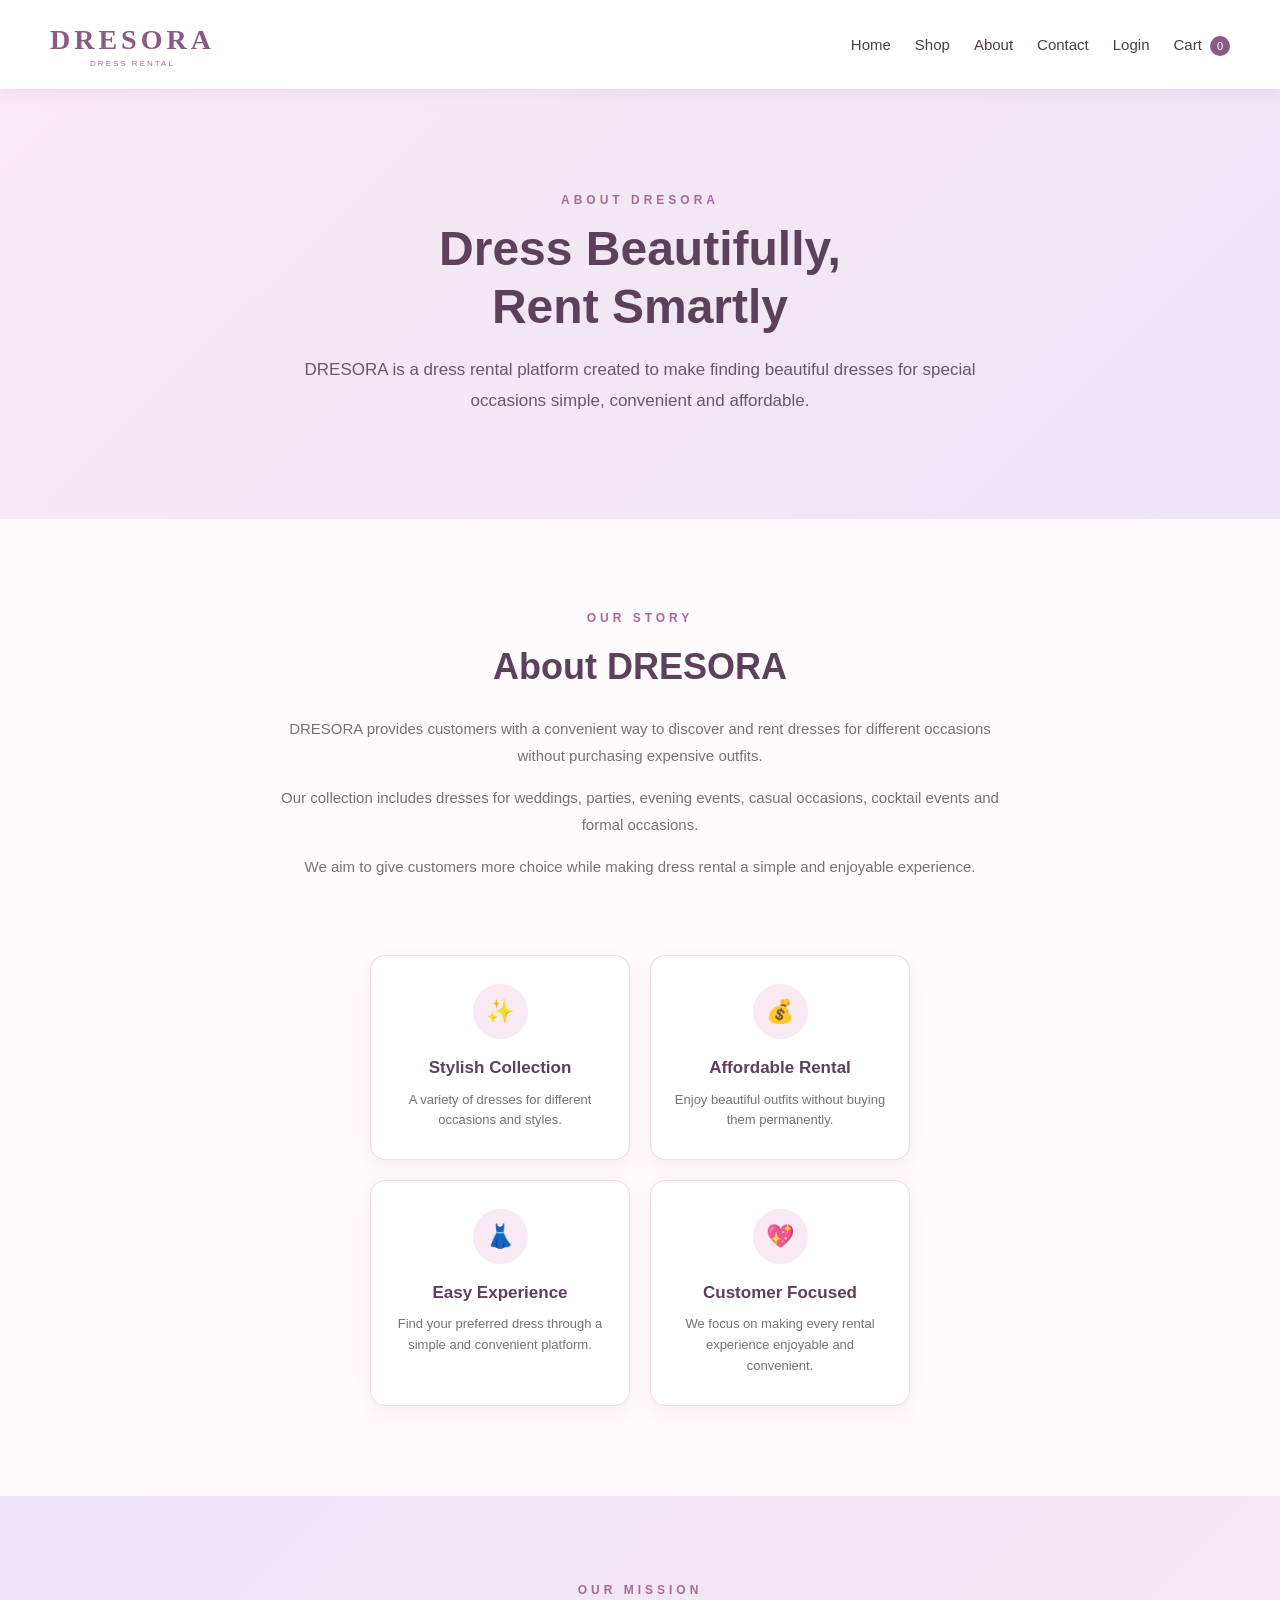
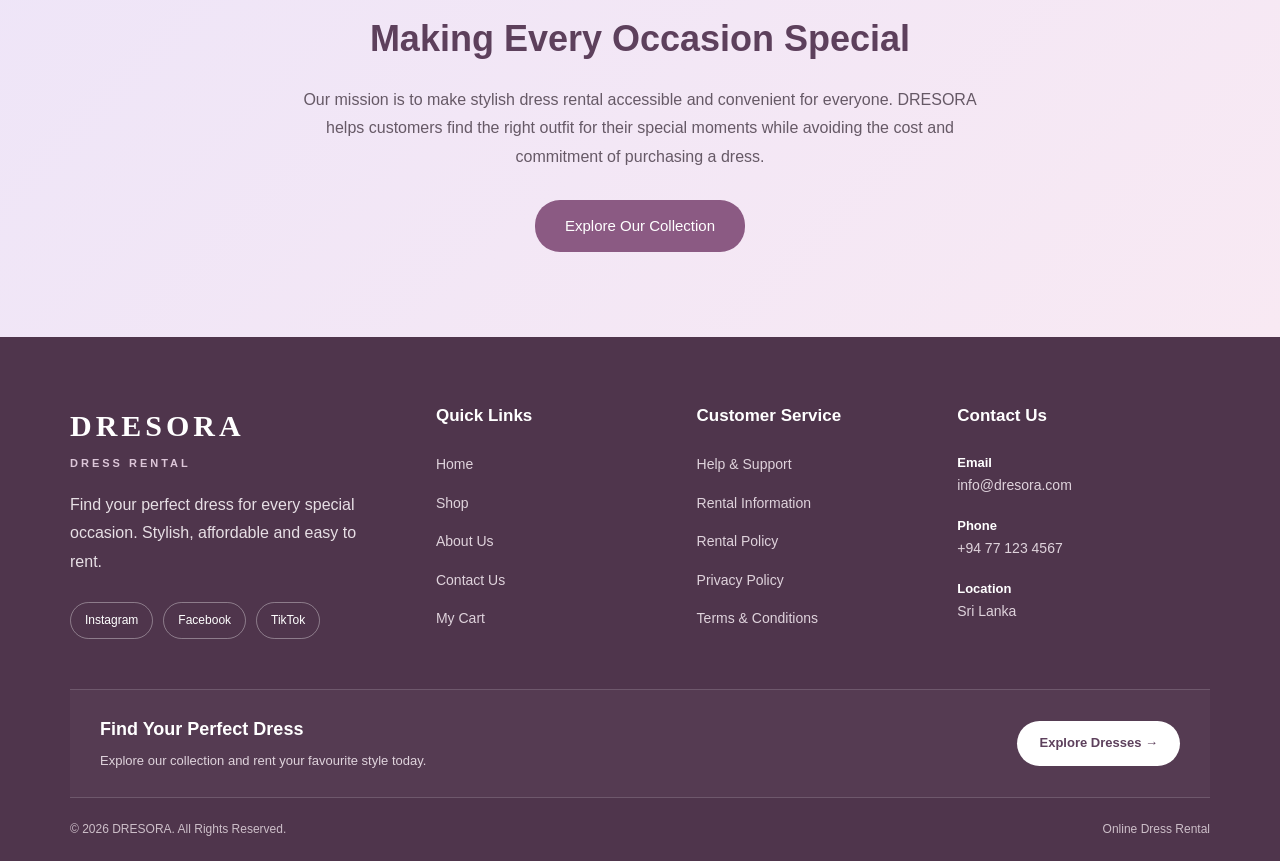
==== about.html @ eddbe184 "add product.html" ====
<!DOCTYPE html>
<html lang="en">

<head>
    <meta charset="UTF-8">
    <meta name="viewport" content="width=device-width, initial-scale=1.0">

    <title>About Us - DRESORA</title>

    <link rel="stylesheet" href="style.css">
</head>

<body>

    <!-- =========================
         NAVIGATION BAR
    ========================== -->

    <header>

        <nav>

            <div class="logo">
                <span>DRESORA</span>
                <small>DRESS RENTAL</small>
            </div>

            <ul>

                <li>
                    <a href="index.html">Home</a>
                </li>

                <li>
                    <a href="products.html">Shop</a>
                </li>

                <li>
                    <a href="about.html">About</a>
                </li>

                <li>
                    <a href="contact.html">Contact</a>
                </li>

                <li>
                    <a href="account.html">Login</a>
                </li>

                <li>
                    <a href="cart.html">
                        Cart
                        <span class="cart-count">0</span>
                    </a>
                </li>

            </ul>

        </nav>

    </header>


    <!-- =========================
         ABOUT HERO
    ========================== -->

    <section class="about-hero">

        <div class="about-hero-content">

            <p class="section-subtitle">
                ABOUT DRESORA
            </p>

            <h1>
                Dress Beautifully,
                <br>
                Rent Smartly
            </h1>

            <p>
                DRESORA is a dress rental platform created to make
                finding beautiful dresses for special occasions
                simple, convenient and affordable.
            </p>

        </div>

    </section>


    <!-- =========================
         ABOUT DRESORA
    ========================== -->

    <section class="about-section">

        <div class="about-container">

            <div class="about-content">

                <p class="section-subtitle">
                    OUR STORY
                </p>

                <h2>
                    About DRESORA
                </h2>

                <p>
                    DRESORA provides customers with a convenient way
                    to discover and rent dresses for different
                    occasions without purchasing expensive outfits.
                </p>

                <p>
                    Our collection includes dresses for weddings,
                    parties, evening events, casual occasions,
                    cocktail events and formal occasions.
                </p>

                <p>
                    We aim to give customers more choice while
                    making dress rental a simple and enjoyable
                    experience.
                </p>

            </div>


            <div class="about-highlight">

                <div class="about-card">

                    <div class="about-icon">
                        ✨
                    </div>

                    <h3>
                        Stylish Collection
                    </h3>

                    <p>
                        A variety of dresses for different
                        occasions and styles.
                    </p>

                </div>


                <div class="about-card">

                    <div class="about-icon">
                        💰
                    </div>

                    <h3>
                        Affordable Rental
                    </h3>

                    <p>
                        Enjoy beautiful outfits without buying
                        them permanently.
                    </p>

                </div>


                <div class="about-card">

                    <div class="about-icon">
                        👗
                    </div>

                    <h3>
                        Easy Experience
                    </h3>

                    <p>
                        Find your preferred dress through a
                        simple and convenient platform.
                    </p>

                </div>


                <div class="about-card">

                    <div class="about-icon">
                        💖
                    </div>

                    <h3>
                        Customer Focused
                    </h3>

                    <p>
                        We focus on making every rental experience
                        enjoyable and convenient.
                    </p>

                </div>

            </div>

        </div>

    </section>


    <!-- =========================
         OUR MISSION
    ========================== -->

    <section class="mission-section">

        <div class="mission-content">

            <p class="section-subtitle">
                OUR MISSION
            </p>

            <h2>
                Making Every Occasion Special
            </h2>

            <p>
                Our mission is to make stylish dress rental
                accessible and convenient for everyone.
                DRESORA helps customers find the right outfit
                for their special moments while avoiding the
                cost and commitment of purchasing a dress.
            </p>

            <a href="products.html" class="btn">
                Explore Our Collection
            </a>

        </div>

    </section>


    <!-- =========================
     PROFESSIONAL FOOTER
========================== -->

<footer class="professional-footer">

    <div class="footer-container">

        <!-- Brand -->
        <div class="footer-column footer-brand">

            <h2>DRESORA</h2>

            <p class="footer-tagline">
                DRESS RENTAL
            </p>

            <p>
                Find your perfect dress for every special
                occasion. Stylish, affordable and easy to rent.
            </p>

            <div class="footer-social">
                <a href="#" aria-label="Instagram">Instagram</a>
                <a href="#" aria-label="Facebook">Facebook</a>
                <a href="#" aria-label="TikTok">TikTok</a>
            </div>

        </div>


        <!-- Quick Links -->
        <div class="footer-column">

            <h3>Quick Links</h3>

            <ul>
                <li>
                    <a href="index.html">Home</a>
                </li>

                <li>
                    <a href="products.html">Shop</a>
                </li>

                <li>
                    <a href="about.html">About Us</a>
                </li>

                <li>
                    <a href="contact.html">Contact Us</a>
                </li>

                <li>
                    <a href="cart.html">My Cart</a>
                </li>
            </ul>

        </div>


        <!-- Customer Service -->
        <div class="footer-column">

            <h3>Customer Service</h3>

            <ul>
                <li>
                    <a href="contact.html">Help & Support</a>
                </li>

                <li>
                    <a href="contact.html">Rental Information</a>
                </li>

                <li>
                    <a href="#">Rental Policy</a>
                </li>

                <li>
                    <a href="#">Privacy Policy</a>
                </li>

                <li>
                    <a href="#">Terms & Conditions</a>
                </li>
            </ul>

        </div>


        <!-- Contact -->
        <div class="footer-column footer-contact">

            <h3>Contact Us</h3>

            <p>
                <strong>Email</strong><br>
                info@dresora.com
            </p>

            <p>
                <strong>Phone</strong><br>
                +94 77 123 4567
            </p>

            <p>
                <strong>Location</strong><br>
                Sri Lanka
            </p>

        </div>

    </div>


    <!-- Newsletter / CTA -->
    <div class="footer-newsletter">

        <div>
            <h3>Find Your Perfect Dress</h3>

            <p>
                Explore our collection and rent your favourite style today.
            </p>
        </div>

        <a href="products.html" class="footer-shop-btn">
            Explore Dresses →
        </a>

    </div>


    <!-- Bottom -->
    <div class="footer-bottom">

        <p>
            © 2026 DRESORA. All Rights Reserved.
        </p>

        <p>
            Online Dress Rental
        </p>

    </div>

</footer>
              
               

    
<script>
function updateCartCount() {

    const cart =
        JSON.parse(localStorage.getItem("cart")) || [];

    document.querySelectorAll(".cart-count").forEach(function(count) {
        count.textContent = cart.length;
    });
}

updateCartCount();
</script>
</body>

</html>
---- style.css ----
/* =========================
   GLOBAL STYLES
========================= */

* {
    margin: 0;
    padding: 0;
    box-sizing: border-box;
}

html {
    scroll-behavior: smooth;
}

body {
    font-family: Arial, sans-serif;
    color: #3f3540;
    background: #fffafc;
    line-height: 1.6;
}

a {
    text-decoration: none;
}

button,
input {
    font-family: inherit;
}


/* =========================
   NAVIGATION BAR
========================= */

header {
    width: 100%;
    background: #ffffff;
    box-shadow: 0 2px 15px rgba(120, 80, 110, 0.10);

    position: sticky;
    top: 0;
    z-index: 1000;
}

nav {
    max-width: 1250px;
    margin: auto;

    padding: 18px 35px;

    display: flex;
    align-items: center;
    justify-content: space-between;

    gap: 25px;
}

.logo {
    color: #8b5a83;
    font-size: 28px;
    font-weight: 700;
    letter-spacing: 4px;
    font-family: Georgia, "Times New Roman", serif;
    white-space: nowrap;
    text-align: center;
}

.logo span {
    display: block;
}

.logo small {
    display: block;
    color: #a66b9b;
    font-family: Arial, sans-serif;
    font-size: 8px;
    font-weight: normal;
    letter-spacing: 2px;
    margin-top: -5px;
}


/* Navigation Links */

nav ul {
    display: flex;

    align-items: center;

    gap: 24px;

    list-style: none;
}

nav ul li a {
    color: #4a3d47;

    font-size: 15px;

    transition: 0.3s;
}

nav ul li a:hover {
    color: #a66b9b;
}


/* Search */

.search-box {
    display: flex;

    align-items: center;

    gap: 5px;
}

.search-box input {
    width: 210px;

    padding: 10px 15px;

    border: 1px solid #ead9e6;

    border-radius: 25px;

    outline: none;

    background: #fffafc;

    color: #4a3d47;
}

.search-box input::placeholder {
    color: #9b9099;
}

.search-box input:focus {
    border-color: #a66b9b;
}

.search-box button {
    padding: 10px 17px;

    border: none;

    border-radius: 25px;

    background: #8b5a83;

    color: #ffffff;

    cursor: pointer;

    transition: 0.3s;
}

.search-box button:hover {
    background: #6f4568;
}


/* Cart Counter */

.cart-count {
    display: inline-flex;

    align-items: center;
    justify-content: center;

    width: 20px;
    height: 20px;

    margin-left: 4px;

    background: #8b5a83;

    color: #ffffff;

    border-radius: 50%;

    font-size: 11px;
}


/* =========================
   HERO SECTION
========================= */

.hero {
    min-height: 600px;

    display: flex;

    align-items: center;
    justify-content: center;

    text-align: center;

    padding: 80px 20px;

    background:
        linear-gradient(
            rgba(248, 233, 243, 0.88),
            rgba(238, 229, 248, 0.92)
        );

    position: relative;

    overflow: hidden;
}

.hero::before {
    content: "";

    position: absolute;

    width: 300px;
    height: 300px;

    border-radius: 50%;

    background: rgba(255, 255, 255, 0.35);

    top: -100px;
    left: -80px;
}

.hero::after {
    content: "";

    position: absolute;

    width: 350px;
    height: 350px;

    border-radius: 50%;

    background: rgba(255, 255, 255, 0.30);

    bottom: -150px;
    right: -100px;
}

.hero-content {
    max-width: 800px;

    position: relative;

    z-index: 1;
}

.hero-small-text {
    color: #8b5a83;

    font-size: 13px;

    font-weight: bold;

    letter-spacing: 4px;

    margin-bottom: 18px;
}

.hero h1 {
    color: #5d405c;

    font-size: 56px;

    line-height: 1.15;

    margin-bottom: 22px;

    letter-spacing: 1px;
}

.hero p:not(.hero-small-text) {
    max-width: 680px;

    margin: 0 auto 35px;

    color: #665966;

    font-size: 18px;

    line-height: 1.8;
}


/* Hero Buttons */

.hero-buttons {
    display: flex;

    justify-content: center;

    align-items: center;

    gap: 15px;

    flex-wrap: wrap;
}

.btn {
    display: inline-block;

    padding: 14px 30px;

    background: #8b5a83;

    color: #ffffff;

    border-radius: 25px;

    font-size: 15px;

    transition: 0.3s;
}

.btn:hover {
    background: #6f4568;

    transform: translateY(-3px);
}

.secondary-btn {
    background: #ffffff;

    color: #8b5a83;

    border: 1px solid #d9bfd4;
}

.secondary-btn:hover {
    background: #8b5a83;

    color: #ffffff;
}


/* =========================
   COMMON SECTION STYLES
========================= */

.section-subtitle {
    color: #a66b9b;

    font-size: 12px;

    font-weight: bold;

    letter-spacing: 3px;

    margin-bottom: 10px;
}

.categories h2,
.featured h2,
.promotion h2 {
    color: #5d405c;

    font-size: 34px;

    margin-bottom: 18px;
}

.section-description {
    max-width: 600px;

    margin: 0 auto 40px;

    color: #777078;

    font-size: 16px;
}


/* =========================
   CATEGORIES
========================= */

.categories {
    max-width: 1200px;

    margin: auto;

    padding: 90px 40px;

    text-align: center;
}

.category-container {
    display: flex;

    justify-content: center;

    gap: 25px;

    flex-wrap: wrap;

    margin-top: 40px;
}

.category-card {
    width: 31%;

    min-width: 250px;

    padding: 40px 25px;

    background: #ffffff;

    border: 1px solid #ead9e6;

    border-radius: 15px;

    box-shadow:
        0 6px 20px rgba(120, 80, 110, 0.07);

    transition: 0.3s;
}

.category-card:hover {
    transform: translateY(-8px);

    box-shadow:
        0 12px 28px rgba(120, 80, 110, 0.14);
}

.category-icon {
    width: 55px;
    height: 55px;

    margin: 0 auto 20px;

    display: flex;

    align-items: center;
    justify-content: center;

    background: #f8e9f3;

    color: #8b5a83;

    border-radius: 50%;

    font-size: 24px;
}

.category-card h3 {
    color: #76506e;

    font-size: 20px;

    margin-bottom: 12px;
}

.category-card p {
    color: #777078;

    font-size: 14px;

    margin-bottom: 18px;
}

.category-card a {
    color: #8b5a83;

    font-size: 14px;

    font-weight: bold;

    transition: 0.3s;
}

.category-card a:hover {
    color: #6f4568;
}


/* =========================
   FEATURED DRESSES
========================= */

.featured {
    max-width: 1200px;

    margin: auto;

    padding: 90px 40px;

    text-align: center;
}

.dress-container {
    display: flex;

    justify-content: center;

    gap: 25px;

    flex-wrap: wrap;
}

.dress-card {
    width: 31%;

    min-width: 250px;

    background: #ffffff;

    border: 1px solid #ead9e6;

    border-radius: 15px;

    overflow: hidden;

    text-align: left;

    box-shadow:
        0 6px 20px rgba(120, 80, 110, 0.07);

    transition: 0.3s;
}

.dress-card:hover {
    transform: translateY(-8px);

    box-shadow:
        0 12px 28px rgba(120, 80, 110, 0.14);
}


/* Dress Image */

.dress-image {
    width: 100%;

    height: 330px;

    background: #f3e8f1;

    overflow: hidden;
}

.dress-image img {
    width: 100%;

    height: 100%;

    object-fit: cover;

    display: block;

    transition: 0.5s;
}

.dress-card:hover .dress-image img {
    transform: scale(1.04);
}


/* Dress Information */

.dress-info {
    padding: 22px;
}

.dress-category {
    color: #a66b9b;

    font-size: 11px;

    font-weight: bold;

    letter-spacing: 1.5px;

    text-transform: uppercase;
}

.dress-card h3 {
    color: #5d405c;

    font-size: 19px;

    margin: 8px 0 10px;
}

.price {
    color: #8b5a83;

    font-size: 17px;

    font-weight: bold;

    margin-bottom: 18px;
}

.price span {
    color: #8f858d;

    font-size: 13px;

    font-weight: normal;
}

.dress-card button {
    width: 100%;

    padding: 11px 20px;

    border: none;

    border-radius: 22px;

    background: #8b5a83;

    color: #ffffff;

    cursor: pointer;

    transition: 0.3s;
}

.dress-card button:hover {
    background: #6f4568;
}


/* =========================
   WHY CHOOSE DRESORA
========================= */

.why-dresora {
    padding: 90px 40px;

    background: #f8f0f6;

    display: flex;

    align-items: center;

    justify-content: center;

    gap: 70px;

    flex-wrap: wrap;
}

.why-content {
    max-width: 400px;
}

.why-content h2 {
    color: #5d405c;

    font-size: 34px;

    line-height: 1.3;

    margin-bottom: 18px;
}

.why-content p:last-child {
    color: #777078;

    font-size: 16px;

    line-height: 1.8;
}

.benefits {
    max-width: 650px;

    display: flex;

    gap: 20px;

    flex-wrap: wrap;
}

.benefit-card {
    width: 190px;

    padding: 28px 20px;

    background: #ffffff;

    border: 1px solid #ead9e6;

    border-radius: 12px;

    text-align: center;

    box-shadow:
        0 5px 15px rgba(120, 80, 110, 0.06);

    transition: 0.3s;
}

.benefit-card:hover {
    transform: translateY(-5px);
}

.benefit-icon {
    width: 48px;
    height: 48px;

    margin: 0 auto 15px;

    display: flex;

    align-items: center;
    justify-content: center;

    background: #f3e3ef;

    color: #8b5a83;

    border-radius: 50%;

    font-size: 20px;
}

.benefit-card h3 {
    color: #5d405c;

    font-size: 16px;

    margin-bottom: 8px;
}

.benefit-card p {
    color: #777078;

    font-size: 13px;
}


/* =========================
   PROMOTIONAL SECTION
========================= */

.promotion {
    margin: 0;

    padding: 90px 30px;

    text-align: center;

    background:
        linear-gradient(
            135deg,
            #eee5f8,
            #f8e9f3
        );
}

.promotion-content {
    max-width: 700px;

    margin: auto;
}

.promotion h2 {
    font-size: 38px;
}

.promotion p:not(.section-subtitle) {
    max-width: 620px;

    margin: 0 auto 30px;

    color: #665966;

    font-size: 16px;

    line-height: 1.8;
}


/* =========================
   PROFESSIONAL FOOTER
========================= */

.professional-footer {
    background: #4f354c;
    color: #ffffff;
    margin-top: 80px;
}


/* MAIN FOOTER */

.professional-footer .footer-container {
    max-width: 1200px;
    margin: auto;
    padding: 65px 30px 45px;

    display: grid;
    grid-template-columns: 1.5fr 1fr 1fr 1.2fr;
    gap: 50px;
}


/* BRAND */

.footer-brand h2 {
    margin: 0;
    font-size: 30px;
    letter-spacing: 3px;
}

.footer-tagline {
    margin-top: 5px;
    margin-bottom: 18px;

    font-size: 11px;
    letter-spacing: 3px;
    color: #dcc6d8;
    font-weight: bold;
}

.footer-brand > p:not(.footer-tagline) {
    color: #e7dfe5;
    line-height: 1.8;
    max-width: 300px;
}


/* COLUMN HEADINGS */

.footer-column h3 {
    margin-bottom: 22px;

    font-size: 17px;
    color: #ffffff;
}


/* LINKS */

.footer-column ul {
    list-style: none;
    padding: 0;
    margin: 0;
}

.footer-column ul li {
    margin-bottom: 13px;
}

.footer-column ul li a {
    text-decoration: none;
    color: #dfd3dc;
    font-size: 14px;

    transition: 0.3s;
}

.footer-column ul li a:hover {
    color: #ffffff;
    padding-left: 5px;
}


/* CONTACT */

.footer-contact p {
    color: #dfd3dc;
    font-size: 14px;
    line-height: 1.6;
    margin-bottom: 18px;
}

.footer-contact strong {
    color: #ffffff;
    font-size: 13px;
}


/* SOCIAL */

.footer-social {
    display: flex;
    gap: 10px;
    margin-top: 25px;
    flex-wrap: wrap;
}

.footer-social a {
    text-decoration: none;

    border: 1px solid rgba(255,255,255,0.35);
    border-radius: 20px;

    padding: 8px 14px;

    color: #ffffff;
    font-size: 12px;

    transition: 0.3s;
}

.footer-social a:hover {
    background: #ffffff;
    color: #4f354c;
}


/* NEWSLETTER / CTA */

.footer-newsletter {
    max-width: 1140px;
    margin: 0 auto;

    padding: 25px 30px;

    border-top: 1px solid rgba(255,255,255,0.15);
    border-bottom: 1px solid rgba(255,255,255,0.15);

    display: flex;
    justify-content: space-between;
    align-items: center;
    gap: 30px;
}

.footer-newsletter h3 {
    margin: 0 0 7px;
    font-size: 18px;
}

.footer-newsletter p {
    margin: 0;
    color: #dfd3dc;
    font-size: 13px;
}


/* SHOP BUTTON */

.footer-shop-btn {
    display: inline-block;

    padding: 12px 22px;

    background: #ffffff;
    color: #5d405c;

    text-decoration: none;

    border-radius: 25px;

    font-size: 13px;
    font-weight: bold;

    white-space: nowrap;

    transition: 0.3s;
}

.footer-shop-btn:hover {
    transform: translateY(-2px);
}


/* FOOTER BOTTOM */

.professional-footer .footer-bottom {
    max-width: 1200px;
    margin: auto;

    padding: 22px 30px;

    display: flex;
    justify-content: space-between;
    align-items: center;

    color: #cdbfc9;
    font-size: 12px;
}

.professional-footer .footer-bottom p {
    margin: 0;
}


/* =========================
   RESPONSIVE
========================= */

@media (max-width: 900px) {

    .professional-footer .footer-container {
        grid-template-columns: 1fr 1fr;
        gap: 40px;
    }

}


@media (max-width: 600px) {

    .professional-footer .footer-container {
        grid-template-columns: 1fr;
        padding: 45px 25px 35px;
        gap: 30px;
    }

    .footer-newsletter {
        flex-direction: column;
        align-items: flex-start;
        margin: 0 25px;
        padding: 25px 0;
    }

    .professional-footer .footer-bottom {
        flex-direction: column;
        gap: 8px;
        text-align: center;
    }

}


/* =========================
   RESPONSIVE DESIGN
========================= */

@media (max-width: 1050px) {

    nav {
        flex-wrap: wrap;

        justify-content: center;
    }

    .logo {
        width: 100%;

        text-align: center;
    }

    .search-box {
        order: 2;
    }

    nav ul {
        order: 3;
    }

    .why-dresora {
        gap: 40px;
    }
}


@media (max-width: 768px) {

    /* Navigation */

   @media (max-width: 768px) {

    nav {
        flex-direction: column;
        gap: 18px;
        padding: 18px 20px;
    }

    .logo {
        width: auto;
        text-align: center;
    }

    /* ඉතුරු CSS මෙතන */
}


    nav ul {
        gap: 15px;

        flex-wrap: wrap;

        justify-content: center;
    }


    /* Hero */

    .hero {
        min-height: 520px;

        padding: 60px 20px;
    }

    .hero h1 {
        font-size: 40px;
    }

    .hero p:not(.hero-small-text) {
        font-size: 16px;
    }


    /* Sections */

    .categories,
    .featured {
        padding: 65px 20px;
    }

    .categories h2,
    .featured h2 {
        font-size: 29px;
    }


    /* Cards */

    .category-card,
    .dress-card {
        width: 100%;

        max-width: 400px;
    }

    .dress-image {
        height: 380px;
    }


    /* Why Dresora */

    .why-dresora {
        padding: 65px 20px;

        text-align: center;
    }

    .why-content {
        max-width: 600px;
    }

    .why-content h2 {
        font-size: 29px;
    }

    .benefits {
        justify-content: center;
    }

    .benefit-card {
        width: 100%;

        max-width: 300px;
    }


    /* Promotion */

    .promotion {
        padding: 65px 20px;
    }

    .promotion h2 {
        font-size: 31px;
    }


    /* Footer */

    .footer-container {
        flex-direction: column;

        align-items: center;

        text-align: center;
    }

    .footer-section {
        max-width: 350px;
    }
}


@media (max-width: 480px) {

    .logo {
        font-size: 24px;
    }

    .search-box input {
        width: 150px;
    }

    .search-box button {
        padding: 10px 13px;
    }

    nav ul {
        gap: 10px;
    }

    nav ul li a {
        font-size: 13px;
    }


    /* Hero */

    .hero {
        min-height: 500px;
    }

    .hero-small-text {
        font-size: 10px;

        letter-spacing: 2px;
    }

    .hero h1 {
        font-size: 32px;
    }

    .hero p:not(.hero-small-text) {
        font-size: 15px;
    }

    .hero-buttons {
        flex-direction: column;
    }

    .hero-buttons .btn {
        width: 220px;
    }


    /* Images */

    .dress-image {
        height: 320px;
    }


    /* Footer */

    footer {
        padding-left: 20px;
        padding-right: 20px;
    }
}


/* =========================
   PRODUCT LISTING PAGE
========================= */

.products-header {
    text-align: center;
    padding: 70px 20px 50px;
    background: linear-gradient(
        135deg,
        #f8e9f3,
        #eee5f8
    );
}

.products-header h1 {
    color: #5d405c;
    font-size: 42px;
    margin-bottom: 15px;
}

.products-header p:not(.section-subtitle) {
    color: #665966;
    font-size: 16px;
}

.products-section {
    max-width: 1200px;
    margin: auto;
    padding: 70px 40px;
}

.products-grid {
    display: grid;
    grid-template-columns: repeat(3, 1fr);
    gap: 30px;
}

.product-card {
    background: #ffffff;
    border: 1px solid #ead9e6;
    border-radius: 15px;
    overflow: hidden;
    box-shadow: 0 6px 20px rgba(120, 80, 110, 0.07);
    transition: 0.3s;
}

.product-card:hover {
    transform: translateY(-7px);
    box-shadow: 0 12px 28px rgba(120, 80, 110, 0.14);
}

.product-image {
    width: 100%;
    height: 380px;
    background: #f3e8f1;
    overflow: hidden;
}

.product-image img {
    width: 100%;
    height: 100%;
    object-fit: cover;
    display: block;
    transition: 0.5s;
}

.product-card:hover .product-image img {
    transform: scale(1.04);
}

.product-info {
    padding: 22px;
}

.product-category {
    color: #a66b9b;
    font-size: 11px;
    font-weight: bold;
    letter-spacing: 1.5px;
    text-transform: uppercase;
}

.product-info h2 {
    color: #5d405c;
    font-size: 19px;
    margin: 8px 0 10px;
}

.product-price {
    color: #8b5a83;
    font-size: 17px;
    font-weight: bold;
    margin-bottom: 18px;
}

.product-price span {
    color: #8f858d;
    font-size: 13px;
    font-weight: normal;
}

.product-btn {
    width: 100%;
    padding: 11px 20px;
    border: none;
    border-radius: 22px;
    background: #8b5a83;
    color: #ffffff;
    cursor: pointer;
    transition: 0.3s;
}

.product-btn:hover {
    background: #6f4568;
}


/* =========================
   PRODUCT RESPONSIVE DESIGN
========================= */

@media (max-width: 900px) {

    .products-grid {
        grid-template-columns: repeat(2, 1fr);
    }

}

@media (max-width: 600px) {

    .products-header {
        padding: 50px 20px 40px;
    }

    .products-header h1 {
        font-size: 32px;
    }

    .products-section {
        padding: 50px 20px;
    }

    .products-grid {
        grid-template-columns: 1fr;
    }

    .product-image {
        height: 380px;
    }

}

/* =========================
   PRODUCT DETAILS PAGE
========================= */

.product-details {
    max-width: 1100px;
    margin: auto;
    padding: 80px 40px;
    display: flex;
    align-items: center;
    gap: 70px;
}

.details-image {
    width: 50%;
    height: 600px;
    background: #f3e8f1;
    border-radius: 15px;
    overflow: hidden;
}

.details-image img {
    width: 100%;
    height: 100%;
    object-fit: cover;
    display: block;
}

.details-content {
    width: 50%;
}

.details-content h1 {
    color: #5d405c;
    font-size: 38px;
    margin: 10px 0 15px;
}

.details-content > p:not(.details-price) {
    color: #777078;
    font-size: 16px;
    line-height: 1.8;
    margin-bottom: 25px;
}

.details-price {
    color: #8b5a83;
    font-size: 24px;
    font-weight: bold;
    margin-bottom: 25px;
}

.details-price span {
    color: #8f858d;
    font-size: 14px;
    font-weight: normal;
}

.details-info {
    background: #f8f0f6;
    padding: 20px;
    border-radius: 12px;
    margin-bottom: 25px;
}

.details-info p {
    color: #665966;
    font-size: 14px;
    margin-bottom: 8px;
}

.details-info p:last-child {
    margin-bottom: 0;
}

.details-btn {
    padding: 13px 25px;
    border: none;
    border-radius: 25px;
    background: #8b5a83;
    color: white;
    cursor: pointer;
    font-size: 14px;
    margin-right: 8px;
    transition: 0.3s;
}

.details-btn:hover {
    background: #6f4568;
    transform: translateY(-2px);
}

.secondary-details-btn {
    background: white;
    color: #8b5a83;
    border: 1px solid #d9bfd4;
}

.secondary-details-btn:hover {
    background: #8b5a83;
    color: white;
}


/* =========================
   PRODUCT DETAILS RESPONSIVE
========================= */

@media (max-width: 768px) {

    .product-details {
        flex-direction: column;
        padding: 50px 20px;
        gap: 35px;
    }

    .details-image {
        width: 100%;
        height: 450px;
    }

    .details-content {
        width: 100%;
    }

    .details-content h1 {
        font-size: 30px;
    }

    .details-btn {
        margin-bottom: 10px;
    }
}

/* =========================
   PRODUCTS PAGE
========================= */

.products-page {
    max-width: 1200px;
    margin: auto;
    padding: 80px 40px;
}

.products-heading {
    text-align: center;
    margin-bottom: 45px;
}

.products-heading h1 {
    color: #5d405c;
    font-size: 38px;
    margin-bottom: 12px;
}

.products-heading p:last-child {
    color: #777078;
}


/* =========================
   FILTER & SORT
========================= */

.filter-sort {
    display: flex;
    justify-content: space-between;
    align-items: center;
    gap: 20px;
    margin-bottom: 40px;
    padding: 20px;
    background: #f8f0f6;
    border-radius: 12px;
}

.filter-group {
    display: flex;
    align-items: center;
    gap: 12px;
}

.filter-group label {
    color: #5d405c;
    font-size: 14px;
    font-weight: bold;
}

.filter-group select {
    padding: 11px 35px 11px 15px;
    border: 1px solid #d9bfd4;
    border-radius: 8px;
    background: white;
    color: #4a3d47;
    outline: none;
    cursor: pointer;
}

.filter-group select:focus {
    border-color: #8b5a83;
}


/* =========================
   PRODUCTS
========================= */

.products-container {
    display: grid;
    grid-template-columns: repeat(3, 1fr);
    gap: 25px;
}

.product-card {
    background: #ffffff;
    border: 1px solid #ead9e6;
    border-radius: 15px;
    overflow: hidden;
    box-shadow: 0 6px 20px rgba(120, 80, 110, 0.07);
    transition: 0.3s;
}

.product-card:hover {
    transform: translateY(-7px);
    box-shadow: 0 12px 28px rgba(120, 80, 110, 0.14);
}

.product-image {
    width: 100%;
    height: 360px;
    background: #f3e8f1;
    overflow: hidden;
}

.product-image img {
    width: 100%;
    height: 100%;
    object-fit: cover;
    display: block;
    transition: 0.4s;
}

.product-card:hover .product-image img {
    transform: scale(1.04);
}

.product-info {
    padding: 22px;
}

.product-category {
    color: #a66b9b;
    font-size: 11px;
    font-weight: bold;
    letter-spacing: 1.5px;
    text-transform: uppercase;
}

.product-info h3 {
    color: #5d405c;
    font-size: 19px;
    margin: 8px 0 10px;
}

.product-price {
    color: #8b5a83;
    font-size: 17px;
    font-weight: bold;
    margin-bottom: 18px;
}

.product-price span {
    color: #8f858d;
    font-size: 13px;
    font-weight: normal;
}

.product-btn {
    display: block;
    text-align: center;
    padding: 11px 20px;
    background: #8b5a83;
    color: white;
    border-radius: 22px;
    transition: 0.3s;
}

.product-btn:hover {
    background: #6f4568;
}


/* =========================
   RESPONSIVE
========================= */

@media (max-width: 900px) {

    .products-container {
        grid-template-columns: repeat(2, 1fr);
    }

    .filter-sort {
        flex-direction: column;
        align-items: stretch;
    }

    .filter-group {
        justify-content: space-between;
    }

}


@media (max-width: 600px) {

    .products-page {
        padding: 55px 20px;
    }

    .products-heading h1 {
        font-size: 30px;
    }

    .products-container {
        grid-template-columns: 1fr;
    }

    .filter-group {
        flex-direction: column;
        align-items: stretch;
    }

    .filter-group select {
        width: 100%;
    }

    .product-image {
        height: 400px;
    }

}
/* =========================
   ACCOUNT PAGE
========================= */

.account-section {
    min-height: 650px;

    padding: 80px 20px;

    display: flex;

    align-items: center;

    justify-content: center;

    background:
        linear-gradient(
            135deg,
            #f8e9f3,
            #eee5f8
        );
}


.account-box {
    width: 100%;

    max-width: 480px;

    padding: 45px 40px;

    background: #ffffff;

    border-radius: 18px;

    box-shadow:
        0 10px 35px rgba(120, 80, 110, 0.12);

    text-align: center;
}


.account-box h1 {
    color: #5d405c;

    font-size: 32px;

    margin-bottom: 12px;
}


.account-description {
    color: #777078;

    font-size: 14px;

    line-height: 1.7;

    margin-bottom: 30px;
}


/* Form */

.form-group {
    margin-bottom: 20px;

    text-align: left;
}


.form-group label {
    display: block;

    color: #5d405c;

    font-size: 14px;

    font-weight: bold;

    margin-bottom: 7px;
}


.form-group input {
    width: 100%;

    padding: 13px 15px;

    border: 1px solid #ead9e6;

    border-radius: 8px;

    outline: none;

    background: #fffafc;

    color: #4a3d47;

    font-size: 14px;

    transition: 0.3s;
}


.form-group input:focus {
    border-color: #a66b9b;

    background: #ffffff;
}


.form-group input::placeholder {
    color: #aaa0a8;
}


/* Account Button */

.account-btn {
    width: 100%;

    padding: 13px 20px;

    margin-top: 5px;

    border: none;

    border-radius: 25px;

    background: #8b5a83;

    color: #ffffff;

    font-size: 15px;

    font-weight: bold;

    cursor: pointer;

    transition: 0.3s;
}


.account-btn:hover {
    background: #6f4568;

    transform: translateY(-2px);
}


/* Login / Register Switch */

.account-switch {
    margin-top: 25px;

    padding-top: 20px;

    border-top: 1px solid #ead9e6;
}


.account-switch p {
    display: inline;

    color: #777078;

    font-size: 14px;
}


.account-switch a {
    color: #8b5a83;

    font-size: 14px;

    font-weight: bold;

    margin-left: 5px;

    transition: 0.3s;
}


.account-switch a:hover {
    color: #6f4568;

    text-decoration: underline;
}


/* =========================
   ACCOUNT RESPONSIVE
========================= */

@media (max-width: 600px) {

    .account-section {
        padding: 50px 15px;

        min-height: 600px;
    }


    .account-box {
        padding: 35px 25px;
    }


    .account-box h1 {
        font-size: 27px;
    }

}
/* =========================
   ABOUT PAGE
========================= */

.about-hero {
    min-height: 430px;

    display: flex;

    align-items: center;

    justify-content: center;

    text-align: center;

    padding: 70px 20px;

    background:
        linear-gradient(
            135deg,
            #f8e9f3,
            #eee5f8
        );
}


.about-hero-content {
    max-width: 750px;
}


.about-hero h1 {
    color: #5d405c;

    font-size: 48px;

    line-height: 1.2;

    margin-bottom: 20px;
}


.about-hero p:not(.section-subtitle) {
    color: #665966;

    font-size: 17px;

    line-height: 1.8;
}


/* About Section */

.about-section {
    padding: 90px 40px;

    background: #fffafc;
}


.about-container {
    max-width: 1150px;
    margin: auto;
    display: flex;
    align-items: center;
    justify-content: center;
    gap: 60px;
    flex-wrap: wrap;
}

.about-content {
    max-width: 750px;
    text-align: center;
}

.about-content h2 {
    color: #5d405c;

    font-size: 36px;

    margin-bottom: 20px;
}


.about-content p:not(.section-subtitle) {
    color: #777078;

    font-size: 15px;

    line-height: 1.8;

    margin-bottom: 15px;
}


/* About Cards */

.about-highlight {
    max-width: 540px;

    display: grid;

    grid-template-columns: repeat(2, 1fr);

    gap: 20px;
}


.about-card {
    padding: 28px 20px;

    background: #ffffff;

    border: 1px solid #ead9e6;

    border-radius: 15px;

    text-align: center;

    box-shadow:
        0 6px 20px rgba(120, 80, 110, 0.07);

    transition: 0.3s;
}


.about-card:hover {
    transform: translateY(-6px);

    box-shadow:
        0 12px 28px rgba(120, 80, 110, 0.14);
}


.about-icon {
    width: 55px;

    height: 55px;

    margin: 0 auto 15px;

    display: flex;

    align-items: center;

    justify-content: center;

    background: #f8e9f3;

    border-radius: 50%;

    font-size: 23px;
}


.about-card h3 {
    color: #5d405c;

    font-size: 17px;

    margin-bottom: 8px;
}


.about-card p {
    color: #777078;

    font-size: 13px;

    line-height: 1.6;
}


/* Mission */

.mission-section {
    padding: 85px 30px;

    text-align: center;

    background:
        linear-gradient(
            135deg,
            #eee5f8,
            #f8e9f3
        );
}


.mission-content {
    max-width: 700px;

    margin: auto;
}


.mission-content h2 {
    color: #5d405c;

    font-size: 36px;

    margin-bottom: 18px;
}


.mission-content p:not(.section-subtitle) {
    color: #665966;

    font-size: 16px;

    line-height: 1.8;

    margin-bottom: 28px;
}


/* About Responsive */

@media (max-width: 768px) {

    .about-hero {
        min-height: 400px;

        padding: 60px 20px;
    }


    .about-hero h1 {
        font-size: 36px;
    }


    .about-section {
        padding: 65px 20px;
    }


    .about-container {
        text-align: center;
    }


    .about-content {
        max-width: 600px;
    }


    .about-highlight {
        width: 100%;

        max-width: 600px;
    }


    .mission-section {
        padding: 65px 20px;
    }


    .mission-content h2 {
        font-size: 29px;
    }

}


@media (max-width: 480px) {

    .about-hero h1 {
        font-size: 30px;
    }


    .about-highlight {
        grid-template-columns: 1fr;
    }


    .about-card {
        max-width: 350px;

        margin: auto;

        width: 100%;
    }

}
/* =========================
   CONTACT PAGE
========================= */

.contact-hero {
    min-height: 400px;

    display: flex;

    align-items: center;

    justify-content: center;

    text-align: center;

    padding: 70px 20px;

    background:
        linear-gradient(
            135deg,
            #f8e9f3,
            #eee5f8
        );
}


.contact-hero-content {
    max-width: 700px;
}


.contact-hero h1 {
    color: #5d405c;

    font-size: 48px;

    margin-bottom: 18px;
}


.contact-hero p:not(.section-subtitle) {
    color: #665966;

    font-size: 17px;

    line-height: 1.8;
}


/* Contact Section */

.contact-section {
    padding: 90px 40px;

    background: #fffafc;
}


.contact-container {
    max-width: 1100px;

    margin: auto;

    display: flex;

    justify-content: center;

    align-items: flex-start;

    gap: 60px;

    flex-wrap: wrap;
}


/* Contact Information */

.contact-info {
    max-width: 450px;
}


.contact-info h2 {
    color: #5d405c;

    font-size: 32px;

    margin-bottom: 15px;
}


.contact-description {
    color: #777078;

    font-size: 15px;

    line-height: 1.8;

    margin-bottom: 30px;
}


.contact-item {
    display: flex;

    align-items: center;

    gap: 15px;

    margin-bottom: 22px;
}


.contact-icon {
    width: 48px;

    height: 48px;

    flex-shrink: 0;

    display: flex;

    align-items: center;

    justify-content: center;

    background: #f8e9f3;

    color: #8b5a83;

    border-radius: 50%;

    font-size: 20px;
}


.contact-item h3 {
    color: #5d405c;

    font-size: 16px;

    margin-bottom: 3px;
}


.contact-item p {
    color: #777078;

    font-size: 14px;
}


/* Contact Form */

.contact-form-box {
    width: 100%;

    max-width: 500px;

    padding: 35px;

    background: #ffffff;

    border: 1px solid #ead9e6;

    border-radius: 15px;

    box-shadow:
        0 8px 25px rgba(120, 80, 110, 0.08);
}


.contact-form-box h2 {
    color: #5d405c;

    font-size: 27px;

    margin-bottom: 25px;
}


.contact-form-box textarea {
    width: 100%;

    padding: 13px 15px;

    border: 1px solid #ead9e6;

    border-radius: 8px;

    outline: none;

    background: #fffafc;

    color: #4a3d47;

    font-family: inherit;

    font-size: 14px;

    resize: vertical;

    transition: 0.3s;
}


.contact-form-box textarea:focus {
    border-color: #a66b9b;

    background: #ffffff;
}


/* Contact Responsive */

@media (max-width: 768px) {

    .contact-hero {
        min-height: 350px;

        padding: 60px 20px;
    }


    .contact-hero h1 {
        font-size: 36px;
    }


    .contact-section {
        padding: 65px 20px;
    }


    .contact-container {
        gap: 40px;
    }


    .contact-info {
        max-width: 600px;

        text-align: center;
    }


    .contact-item {
        justify-content: center;

        text-align: left;
    }


    .contact-form-box {
        max-width: 600px;
    }

}


@media (max-width: 480px) {

    .contact-hero h1 {
        font-size: 30px;
    }


    .contact-form-box {
        padding: 25px 20px;
    }


    .contact-form-box h2 {
        font-size: 24px;
    }

}
/* =========================
   CART PAGE
========================= */

.cart-hero {
    min-height: 350px;

    display: flex;

    align-items: center;

    justify-content: center;

    text-align: center;

    padding: 60px 20px;

    background:
        linear-gradient(
            135deg,
            #f8e9f3,
            #eee5f8
        );
}

.cart-hero h1 {
    color: #5d405c;

    font-size: 46px;

    margin-bottom: 15px;
}

.cart-hero p:not(.section-subtitle) {
    color: #665966;

    font-size: 16px;
}


/* Cart Section */

.cart-section {
    padding: 80px 40px;

    background: #fffafc;
}

.cart-container {
    max-width: 1100px;

    margin: auto;

    display: flex;

    align-items: flex-start;

    gap: 35px;

    flex-wrap: wrap;
}


/* Cart Items */

.cart-items {
    flex: 1;

    min-width: 550px;
}

.cart-items h2,
.cart-summary h2 {
    color: #5d405c;

    font-size: 25px;

    margin-bottom: 20px;
}


.cart-item {
    display: flex;

    align-items: center;

    gap: 20px;

    padding: 18px;

    margin-bottom: 15px;

    background: #ffffff;

    border: 1px solid #ead9e6;

    border-radius: 12px;

    box-shadow:
        0 5px 15px rgba(120, 80, 110, 0.06);
}


.cart-item-image {
    width: 100px;

    height: 120px;

    flex-shrink: 0;

    overflow: hidden;

    border-radius: 8px;

    background: #f3e8f1;
}


.cart-item-image img {
    width: 100%;

    height: 100%;

    object-fit: cover;
}


.cart-item-info {
    flex: 1;
}


.cart-category {
    color: #a66b9b;

    font-size: 11px;

    font-weight: bold;

    text-transform: uppercase;

    letter-spacing: 1px;
}


.cart-item-info h3 {
    color: #5d405c;

    font-size: 18px;

    margin: 5px 0;
}


.cart-price {
    color: #8b5a83;

    font-weight: bold;

    font-size: 15px;
}


.remove-btn {
    padding: 9px 15px;

    border: 1px solid #d9bfd4;

    border-radius: 20px;

    background: #ffffff;

    color: #8b5a83;

    cursor: pointer;

    transition: 0.3s;
}


.remove-btn:hover {
    background: #8b5a83;

    color: #ffffff;
}


/* Empty Cart */

.empty-cart {
    padding: 60px 20px;

    text-align: center;

    background: #ffffff;

    border: 1px solid #ead9e6;

    border-radius: 15px;
}


.empty-cart-icon {
    font-size: 45px;

    margin-bottom: 15px;
}


.empty-cart h3 {
    color: #5d405c;

    font-size: 22px;

    margin-bottom: 8px;
}


.empty-cart p {
    color: #777078;

    margin-bottom: 25px;
}


/* Cart Summary */

.cart-summary {
    width: 320px;
    padding: 28px;
    text-align: center;

    background: #ffffff;
    border: 1px solid #ead9e6;
    border-radius: 15px;

    box-shadow:
        0 6px 20px rgba(120, 80, 110, 0.07);
}

.cart-summary h2 {
    text-align: center;
}


.summary-row {
    display: flex;

    justify-content: space-between;

    color: #777078;

    font-size: 14px;

    margin-bottom: 15px;
}


.cart-summary hr {
    border: none;

    border-top: 1px solid #ead9e6;

    margin: 20px 0;
}


.summary-total {
    display: flex;

    justify-content: space-between;

    color: #5d405c;

    font-size: 19px;

    font-weight: bold;

    margin-bottom: 22px;
}


.checkout-btn {
    width: 100%;

    padding: 13px;

    border: none;

    border-radius: 25px;

    background: #8b5a83;

    color: #ffffff;

    font-size: 14px;

    cursor: pointer;

    transition: 0.3s;
}


.checkout-btn:hover {
    background: #6f4568;
}



.continue-shopping {
    display: block;

    text-align: center;

    margin-top: 15px;

    color: #8b5a83;

    font-size: 14px;

    font-weight: bold;
}


/* Cart Responsive */

@media (max-width: 768px) {

    .cart-section {
        padding: 60px 20px;
    }

    .cart-items {
        min-width: 100%;
    }

    .cart-summary {
        width: 100%;
    }

    .cart-item {
        flex-wrap: wrap;
    }

}


@media (max-width: 480px) {

    .cart-hero h1 {
        font-size: 32px;
    }

    .cart-item {
        gap: 12px;
    }

    .cart-item-image {
        width: 80px;

        height: 100px;
    }

    .cart-item-info h3 {
        font-size: 16px;
    }

    .remove-btn {
        width: 100%;
    }

}
/* =====================================================
   DRESORA HOME PAGE - PROFESSIONAL UPGRADE
   ===================================================== */

/* ---------- HERO UPGRADE ---------- */

.hero {
    min-height: 650px;
    padding: 100px 30px;
    background:
        linear-gradient(
            135deg,
            #f7eaf3 0%,
            #eee7f6 50%,
            #fdf7fb 100%
        );
}

.hero-content {
    max-width: 850px;
}

.hero-small-text {
    font-size: 12px;
    letter-spacing: 5px;
    margin-bottom: 20px;
}

.hero h1 {
    font-family: Georgia, "Times New Roman", serif;
    font-size: 64px;
    font-weight: 600;
    letter-spacing: -1px;
    color: #553b54;
    margin-bottom: 25px;
}

.hero p:not(.hero-small-text) {
    max-width: 700px;
    font-size: 17px;
    color: #6d616c;
    line-height: 1.9;
    margin-bottom: 38px;
}

.hero-buttons {
    gap: 14px;
}

.hero-buttons .btn {
    min-width: 175px;
    padding: 14px 28px;
    border-radius: 30px;
    font-weight: 600;
    box-shadow: 0 8px 20px rgba(139, 90, 131, 0.12);
}


/* ---------- SECTION HEADINGS ---------- */

.categories h2,
.featured h2,
.promotion h2 {
    font-family: Georgia, "Times New Roman", serif;
    font-weight: 600;
    letter-spacing: -0.5px;
}

.section-subtitle {
    letter-spacing: 4px;
}


/* ---------- CATEGORY SECTION ---------- */

.categories {
    padding: 100px 40px;
}

.category-container {
    max-width: 1150px;
    margin: 45px auto 0;
    gap: 22px;
}

.category-card {
    width: 31%;
    min-height: 250px;
    padding: 38px 28px;
    border-radius: 18px;
    border: 1px solid #eadce7;
    box-shadow: 0 8px 25px rgba(90, 55, 85, 0.06);
}

.category-card:hover {
    transform: translateY(-10px);
    border-color: #d8bfd3;
    box-shadow: 0 18px 35px rgba(90, 55, 85, 0.12);
}

.category-icon {
    width: 62px;
    height: 62px;
    margin-bottom: 22px;
    background: linear-gradient(135deg, #f5e5f0, #eee6f7);
    font-size: 25px;
}

.category-card h3 {
    font-family: Georgia, "Times New Roman", serif;
    font-size: 21px;
}

.category-card p {
    line-height: 1.7;
}


/* ---------- FEATURED DRESSES ---------- */

.featured {
    max-width: 1250px;
    padding: 100px 40px;
}

.section-description {
    margin-bottom: 48px;
}

.dress-container {
    max-width: 1100px;
    margin: auto;
    gap: 28px;
}

.dress-card {
    width: 31.5%;
    border-radius: 18px;
    border: 1px solid #eadce7;
    box-shadow: 0 8px 25px rgba(90, 55, 85, 0.07);
}

.dress-card:hover {
    transform: translateY(-10px);
    box-shadow: 0 18px 35px rgba(90, 55, 85, 0.13);
}

.dress-image {
    height: 390px;
}

.dress-image img {
    transition: transform 0.6s ease;
}

.dress-card:hover .dress-image img {
    transform: scale(1.06);
}

.dress-info {
    padding: 25px;
}

.dress-card h3 {
    font-family: Georgia, "Times New Roman", serif;
    font-size: 20px;
}

.price {
    font-size: 18px;
}

.dress-info .btn {
    display: block;
    text-align: center;
    width: 100%;
    padding: 12px 20px;
    border-radius: 25px;
}


/* ---------- WHY DRESORA ---------- */

.why-dresora {
    padding: 100px 40px;
    background: linear-gradient(
        135deg,
        #f8f1f7,
        #f1ebf7
    );
}

.why-content h2 {
    font-family: Georgia, "Times New Roman", serif;
    font-weight: 600;
}

.benefits {
    max-width: 680px;
    gap: 18px;
}

.benefit-card {
    width: 200px;
    min-height: 210px;
    padding: 30px 22px;
    border-radius: 16px;
    box-shadow: 0 8px 22px rgba(90, 55, 85, 0.06);
}

.benefit-card:hover {
    transform: translateY(-8px);
    box-shadow: 0 15px 30px rgba(90, 55, 85, 0.12);
}

.benefit-icon {
    background: linear-gradient(
        135deg,
        #f2dfea,
        #eee5f6
    );
}


/* ---------- PROMOTION ---------- */

.promotion {
    padding: 105px 30px;
    background:
        linear-gradient(
            135deg,
            #eee5f8,
            #f8e9f3
        );
}

.promotion-content {
    max-width: 750px;
}

.promotion h2 {
    font-size: 42px;
}

.promotion p:not(.section-subtitle) {
    font-size: 17px;
    line-height: 1.9;
    margin-bottom: 35px;
}

.promotion .btn {
    min-width: 190px;
    box-shadow: 0 8px 20px rgba(139, 90, 131, 0.12);
}


/* ---------- FOOTER PROFESSIONAL ---------- */

.professional-footer {
    margin-top: 0;
}

.professional-footer .footer-container {
    text-align: left;
}

.footer-brand h2 {
    font-family: Georgia, "Times New Roman", serif;
    letter-spacing: 4px;
}

.footer-newsletter {
    background: rgba(255, 255, 255, 0.03);
}

.footer-shop-btn {
    transition: all 0.3s ease;
}

.footer-shop-btn:hover {
    transform: translateY(-3px);
    box-shadow: 0 8px 18px rgba(0, 0, 0, 0.12);
}


/* ---------- HOME PAGE MOBILE ---------- */

@media (max-width: 900px) {

    .hero h1 {
        font-size: 50px;
    }

    .category-card {
        width: 45%;
    }

    .dress-card {
        width: 45%;
    }

    .benefits {
        justify-content: center;
    }
}


@media (max-width: 600px) {

    .hero {
        min-height: 560px;
        padding: 75px 20px;
    }

    .hero h1 {
        font-size: 38px;
        line-height: 1.2;
    }

    .hero p:not(.hero-small-text) {
        font-size: 15px;
    }

    .hero-buttons {
        flex-direction: column;
    }

    .hero-buttons .btn {
        width: 230px;
    }

    .categories,
    .featured {
        padding: 70px 20px;
    }

    .categories h2,
    .featured h2 {
        font-size: 30px;
    }

    .category-card,
    .dress-card {
        width: 100%;
        max-width: 380px;
    }

    .dress-image {
        height: 400px;
    }

    .why-dresora {
        padding: 70px 20px;
    }

    .promotion {
        padding: 75px 20px;
    }

    .promotion h2 {
        font-size: 32px;
    }
}
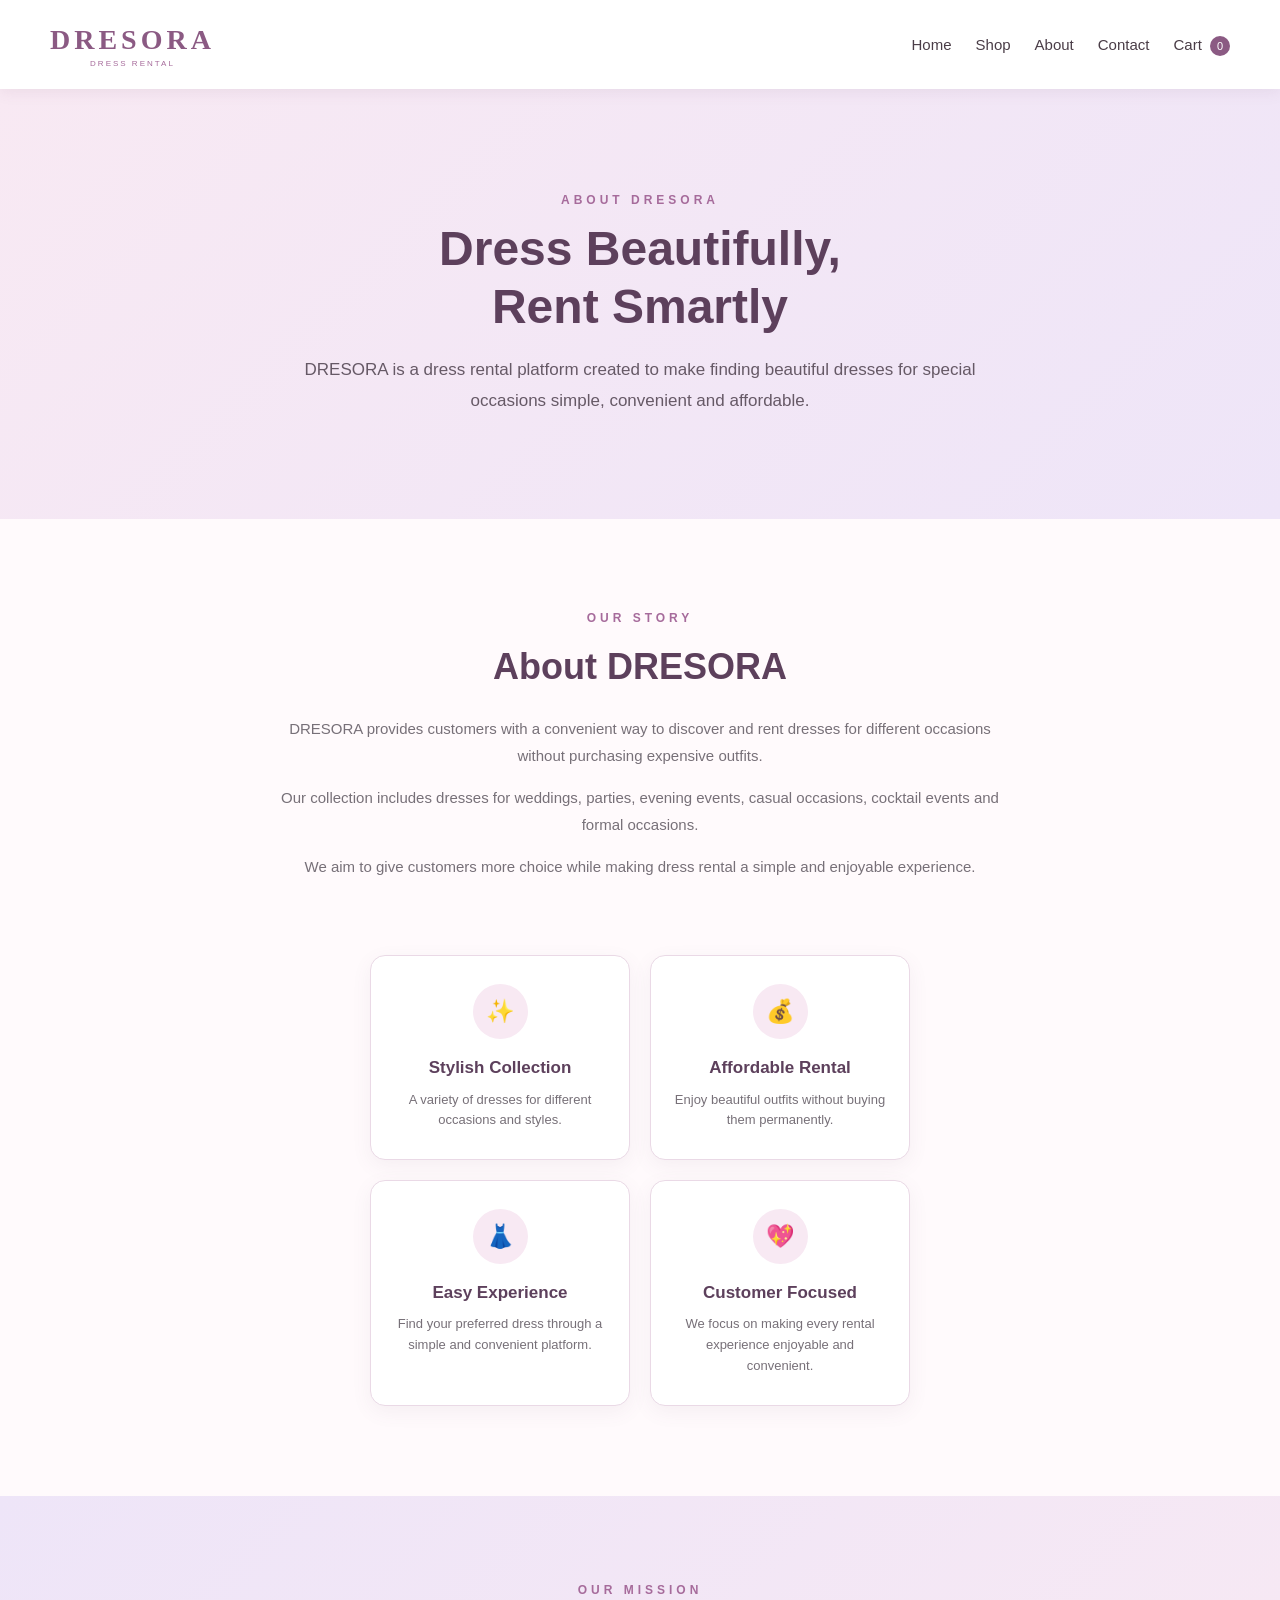
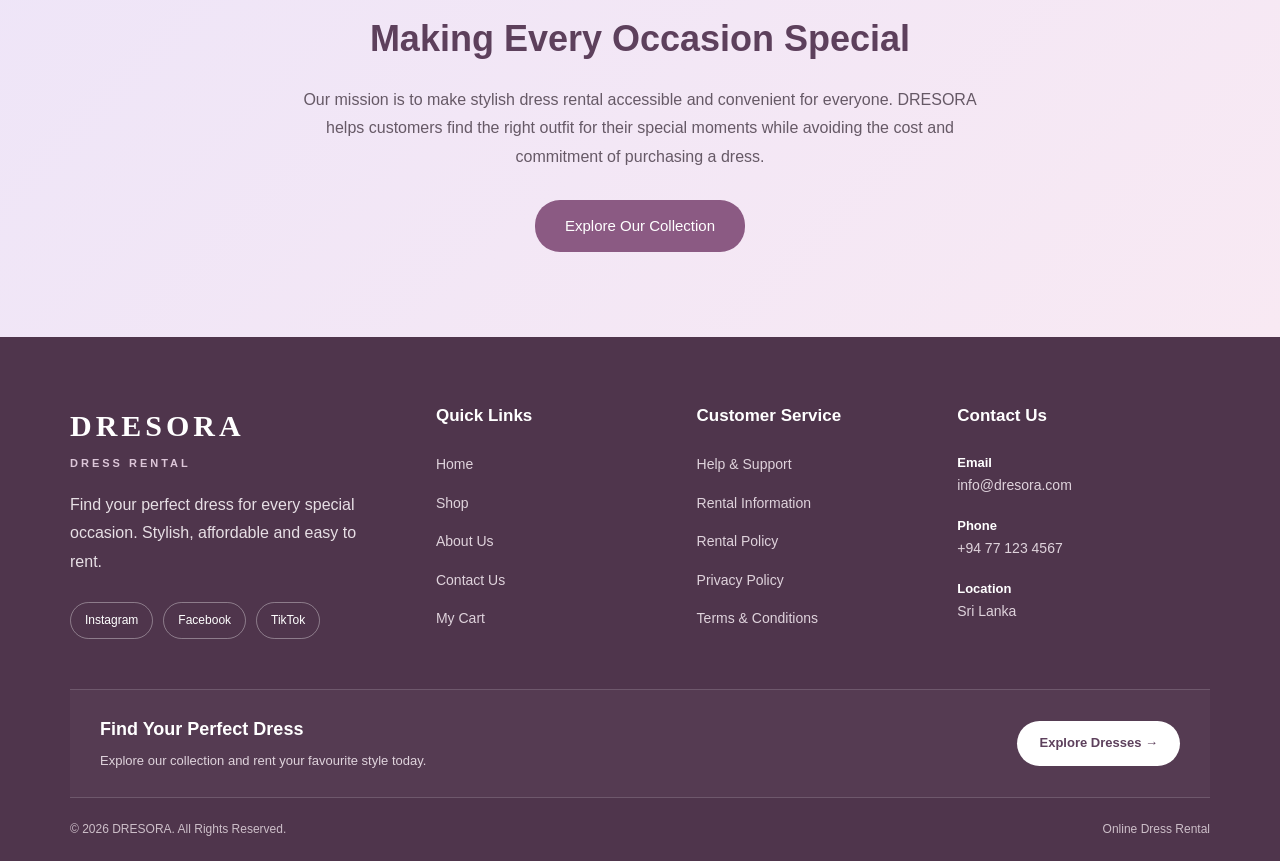
==== commit f6d1cc15: "update logging" ====
--- a/about.html
+++ b/about.html
@@ -28,7 +28,7 @@
             <ul>
 
                 <li>
-                    <a href="index.html">Home</a>
+                   <a href="/Dresora/index.php">Home</a>
                 </li>
 
                 <li>
@@ -43,15 +43,13 @@
                     <a href="contact.html">Contact</a>
                 </li>
 
-                <li>
-                    <a href="account.html">Login</a>
-                </li>
-
-                <li>
-                    <a href="cart.html">
-                        Cart
-                        <span class="cart-count">0</span>
-                    </a>
+              
+
+                <li>
+                   <a href="/Dresora/cart.php">
+    Cart
+    <span class="cart-count">0</span>
+</a>
                 </li>
 
             </ul>
@@ -280,7 +278,7 @@
 
             <ul>
                 <li>
-                    <a href="index.html">Home</a>
+                    <a href="index.php">Home</a>
                 </li>
 
                 <li>
@@ -296,7 +294,7 @@
                 </li>
 
                 <li>
-                    <a href="cart.html">My Cart</a>
+                    <a href="cart.php">My Cart</a>
                 </li>
             </ul>
 
--- a/style.css
+++ b/style.css
@@ -3258,4 +3258,519 @@
     .promotion h2 {
         font-size: 32px;
     }
-}+}
+```css
+/* =========================
+   ATTRACTIVE HERO SECTION
+========================= */
+
+.hero {
+    min-height: 620px;
+    padding: 70px 8%;
+    display: flex;
+    align-items: center;
+    justify-content: space-between;
+    gap: 60px;
+    position: relative;
+    overflow: hidden;
+
+    background:
+        linear-gradient(
+            90deg,
+            rgba(250, 240, 247, 0.98) 0%,
+            rgba(250, 240, 247, 0.92) 45%,
+            rgba(250, 240, 247, 0.35) 100%
+        );
+}
+
+
+/* Hero Text */
+
+.hero-content {
+    max-width: 560px;
+    position: relative;
+    z-index: 2;
+}
+
+.hero-small-text {
+    color: #8b5a83;
+    font-size: 14px;
+    font-weight: bold;
+    letter-spacing: 3px;
+    margin-bottom: 15px;
+}
+
+.hero-content h1 {
+    font-size: 58px;
+    line-height: 1.1;
+    color: #5d405c;
+    margin-bottom: 25px;
+}
+
+.hero-content > p:not(.hero-small-text) {
+    color: #777078;
+    font-size: 17px;
+    line-height: 1.8;
+    margin-bottom: 30px;
+}
+
+
+/* Hero Buttons */
+
+.hero-buttons {
+    display: flex;
+    gap: 15px;
+    flex-wrap: wrap;
+}
+
+.secondary-btn {
+    background: transparent;
+    color: #8b5a83;
+    border: 1px solid #8b5a83;
+}
+
+
+/* Hero Image */
+
+.hero-image {
+    width: 430px;
+    height: 520px;
+    position: relative;
+    z-index: 2;
+}
+
+.hero-image img {
+    width: 100%;
+    height: 100%;
+    object-fit: cover;
+    border-radius: 220px 220px 20px 20px;
+    box-shadow: 0 20px 50px rgba(90, 60, 85, 0.20);
+}
+
+
+/* Small floating card */
+
+.hero-image-card {
+    position: absolute;
+    bottom: 30px;
+    left: -35px;
+
+    display: flex;
+    align-items: center;
+    gap: 12px;
+
+    background: white;
+    padding: 15px 20px;
+    border-radius: 12px;
+
+    box-shadow: 0 10px 30px rgba(90, 60, 85, 0.15);
+}
+
+.hero-image-card span {
+    font-size: 25px;
+}
+
+.hero-image-card strong {
+    display: block;
+    color: #5d405c;
+}
+
+.hero-image-card small {
+    color: #777078;
+}
+
+
+/* Mobile */
+
+@media (max-width: 768px) {
+
+    .hero {
+        min-height: auto;
+        padding: 60px 25px;
+        flex-direction: column;
+        text-align: center;
+    }
+
+    .hero-content h1 {
+        font-size: 40px;
+    }
+
+    .hero-buttons {
+        justify-content: center;
+    }
+
+    .hero-image {
+        width: 300px;
+        height: 380px;
+    }
+
+    .hero-image-card {
+        left: -10px;
+    }
+}
+/* =====================================
+   TOP NAVIGATION NOTIFICATIONS
+===================================== */
+
+.notification-wrapper {
+    position: relative;
+}
+
+.notification-button {
+    position: relative;
+    border: none;
+    background: transparent;
+    cursor: pointer;
+    font-size: 22px;
+    padding: 8px 12px;
+}
+
+.notification-count {
+    position: absolute;
+    top: 0;
+    right: 2px;
+
+    min-width: 18px;
+    height: 18px;
+
+    padding: 0 5px;
+
+    background: #c96b6b;
+    color: white;
+
+    border-radius: 50%;
+
+    display: flex;
+    align-items: center;
+    justify-content: center;
+
+    font-size: 10px;
+    font-weight: bold;
+}
+/* Dropdown */
+
+.notification-dropdown {
+    position: absolute;
+    top: 45px;
+    right: 0;
+
+    width: 350px;
+
+    background: white;
+    border: 1px solid #eadde8;
+    border-radius: 12px;
+
+    box-shadow: 0 10px 30px rgba(93, 64, 92, 0.15);
+
+    display: none;
+    z-index: 9999;
+
+    overflow: hidden;
+}
+
+.notification-dropdown.show {
+    display: block;
+}
+
+.notification-header {
+    display: flex;
+    justify-content: space-between;
+    align-items: center;
+
+    padding: 16px 18px;
+
+    border-bottom: 1px solid #eee2eb;
+}
+
+.notification-header strong {
+    color: #5d405c;
+    font-size: 16px;
+}
+
+.notification-header span {
+    color: #c96b6b;
+    font-size: 12px;
+    font-weight: bold;
+}
+
+.notification-list {
+    max-height: 350px;
+    overflow-y: auto;
+}
+
+.top-notification {
+    display: flex;
+    gap: 12px;
+
+    padding: 15px 18px;
+
+    border-bottom: 1px solid #f3edf2;
+}
+
+.top-notification.unread {
+    background: #fff8fc;
+}
+
+.top-notification-icon {
+    width: 35px;
+    height: 35px;
+
+    flex-shrink: 0;
+
+    background: #f8edf6;
+    border-radius: 50%;
+
+    display: flex;
+    align-items: center;
+    justify-content: center;
+}
+
+.top-notification-content {
+    flex: 1;
+}
+
+.top-notification-content strong {
+    display: block;
+
+    color: #5d405c;
+    font-size: 13px;
+
+    margin-bottom: 5px;
+}
+
+.top-notification-content p {
+    margin: 0;
+
+    color: #665b63;
+    font-size: 12px;
+
+    line-height: 1.5;
+}
+
+.top-notification-content small {
+    display: block;
+
+    margin-top: 6px;
+
+    color: #aaa;
+    font-size: 10px;
+}
+
+.new-dot {
+    width: 7px;
+    height: 7px;
+
+    background: #c96b6b;
+
+    border-radius: 50%;
+
+    margin-top: 6px;
+}
+
+.no-notifications {
+    text-align: center;
+    padding: 30px 20px;
+    color: #999;
+}
+
+.notification-footer {
+    padding: 13px;
+    text-align: center;
+
+    border-top: 1px solid #eee2eb;
+}
+
+.notification-footer a {
+    color: #8b5a83;
+    font-size: 12px;
+    text-decoration: none;
+}
+
+.notification-footer a:hover {
+    text-decoration: underline;
+}
+
+
+/* Mobile */
+
+@media (max-width: 600px) {
+
+    .notification-dropdown {
+
+        position: fixed;
+
+        top: 75px;
+
+        left: 15px;
+
+        right: 15px;
+
+        width: auto;
+
+    }
+
+}
+.notification-wrapper {
+    position: relative;
+}
+
+.notification-button {
+    border: none;
+    background: transparent;
+    cursor: pointer;
+    font-size: 22px;
+    padding: 8px 12px;
+}
+
+.notification-dropdown {
+    position: absolute;
+    top: 45px;
+    right: 0;
+    width: 350px;
+
+    background: white;
+    border: 1px solid #eadde8;
+    border-radius: 12px;
+
+    box-shadow: 0 10px 30px rgba(93, 64, 92, 0.15);
+
+    display: none;
+    z-index: 9999;
+}
+
+.notification-dropdown.show {
+    display: block;
+}
+
+.notification-header {
+    padding: 16px 18px;
+    border-bottom: 1px solid #eee2eb;
+}
+
+.notification-header strong {
+    color: #5d405c;
+    font-size: 16px;
+}
+
+.notification-list {
+    max-height: 350px;
+    overflow-y: auto;
+}
+
+.top-notification {
+    display: flex;
+    gap: 12px;
+    padding: 15px 18px;
+    border-bottom: 1px solid #f3edf2;
+}
+
+.top-notification-icon {
+    width: 35px;
+    height: 35px;
+    flex-shrink: 0;
+
+    background: #f8edf6;
+    border-radius: 50%;
+
+    display: flex;
+    align-items: center;
+    justify-content: center;
+}
+
+.top-notification-content {
+    flex: 1;
+}
+
+.top-notification-content strong {
+    display: block;
+    color: #5d405c;
+    font-size: 13px;
+    margin-bottom: 5px;
+}
+
+.top-notification-content p {
+    margin: 0;
+    color: #665b63;
+    font-size: 12px;
+    line-height: 1.5;
+}
+
+.top-notification-content small {
+    display: block;
+    margin-top: 6px;
+    color: #aaa;
+    font-size: 10px;
+}
+
+.no-notifications {
+    text-align: center;
+    padding: 30px 20px;
+    color: #999;
+}
+/* Login Success Modal */
+
+.login-success-modal {
+    display: none;
+
+    position: fixed;
+
+    top: 0;
+    left: 0;
+
+    width: 100%;
+    height: 100%;
+
+    background: rgba(0, 0, 0, 0.5);
+
+    justify-content: center;
+    align-items: center;
+
+    z-index: 9999;
+}
+
+.login-success-box {
+    background: white;
+
+    width: 380px;
+
+    padding: 35px;
+
+    border-radius: 15px;
+
+    text-align: center;
+
+    box-shadow: 0 8px 30px rgba(0, 0, 0, 0.2);
+}
+
+.login-success-box h2 {
+    color: #5d405c;
+
+    margin-bottom: 12px;
+}
+
+.login-success-box p {
+    color: #666;
+
+    margin-bottom: 25px;
+}
+
+.login-success-btn {
+    background: #8b5a83;
+
+    color: white;
+
+    border: none;
+
+    padding: 11px 30px;
+
+    border-radius: 8px;
+
+    cursor: pointer;
+
+    font-size: 14px;
+}
+
+.login-success-btn:hover {
+    background: #6f4569;
+}
+
